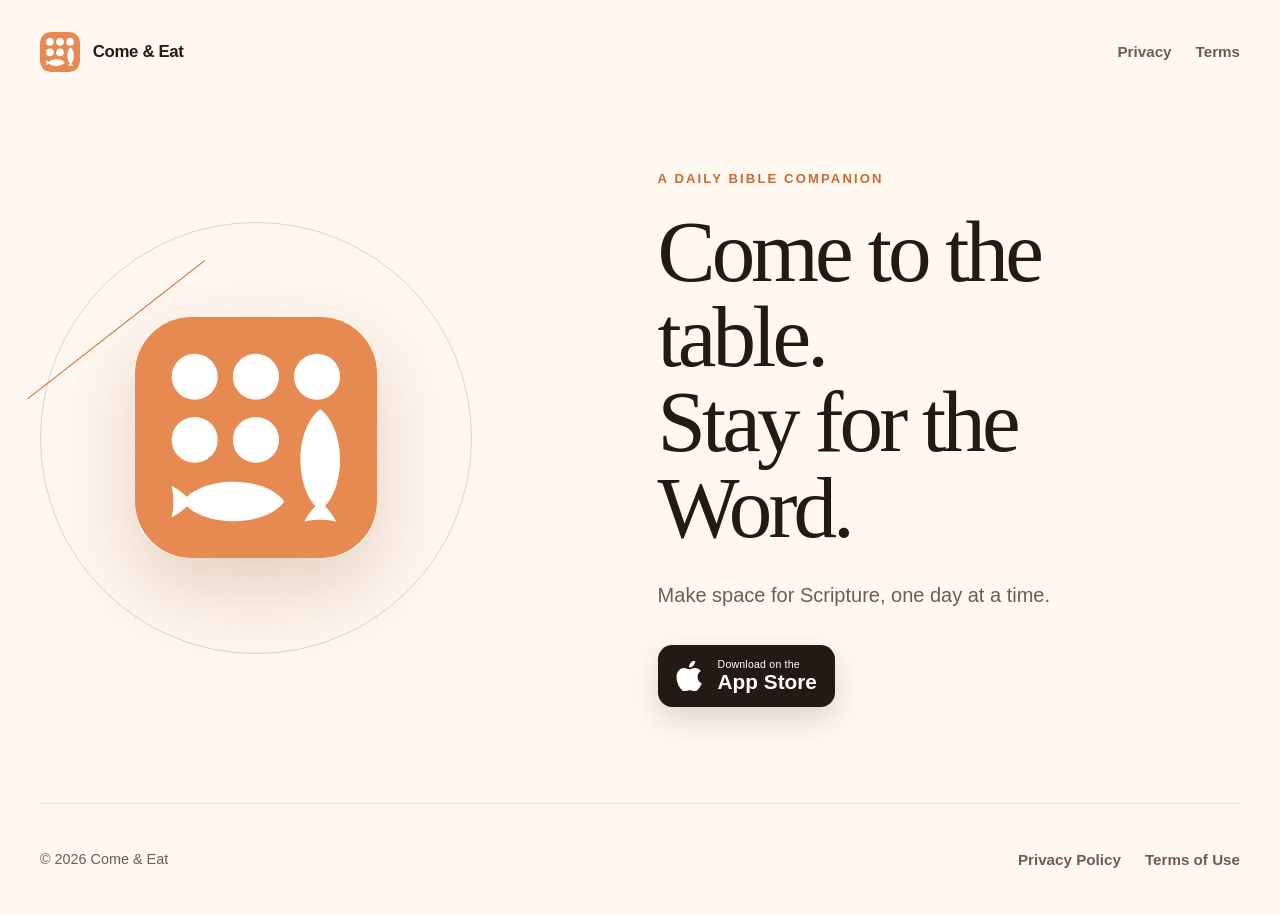
==== index.html @ 561737fc "Build Come & Eat landing and legal pages" ====
<!doctype html>
<html lang="en">
  <head>
    <meta charset="utf-8" />
    <meta name="viewport" content="width=device-width, initial-scale=1" />
    <meta name="theme-color" content="#e68a51" />
    <meta
      name="description"
      content="Come &amp; Eat helps you make space for Scripture, one day at a time."
    />
    <link rel="icon" href="/assets/logo.svg" type="image/svg+xml" />
    <link rel="stylesheet" href="/assets/styles.css" />
    <title>Come &amp; Eat</title>
  </head>
  <body class="home-page">
    <a class="skip-link" href="#main">Skip to content</a>

    <header class="site-header" aria-label="Primary navigation">
      <a class="wordmark" href="/" aria-label="Come &amp; Eat home">
        <img src="/assets/logo.svg" alt="" width="40" height="40" />
        <span>Come &amp; Eat</span>
      </a>
      <nav aria-label="Legal">
        <a href="/privacy/">Privacy</a>
        <a href="/terms/">Terms</a>
      </nav>
    </header>

    <main id="main" class="hero">
      <div class="hero-mark" aria-hidden="true">
        <img src="/assets/logo.svg" alt="" width="240" height="240" />
      </div>
      <div class="hero-copy">
        <p class="eyebrow">A DAILY BIBLE COMPANION</p>
        <h1>Come to the table.<br />Stay for the Word.</h1>
        <p class="lede">
          Make space for Scripture, one day at a time.
        </p>
        <a
          class="app-store-button"
          href="https://apps.apple.com/app/id6814865761"
          aria-label="Download Come &amp; Eat on the App Store"
        >
          <svg viewBox="0 0 24 24" aria-hidden="true">
            <path d="M17.05 12.54c-.03-3.09 2.53-4.59 2.65-4.66a5.7 5.7 0 0 0-4.49-2.43c-1.89-.2-3.72 1.13-4.68 1.13-.98 0-2.46-1.11-4.06-1.08a5.96 5.96 0 0 0-5.02 3.06c-2.18 3.77-.55 9.31 1.53 12.36 1.04 1.49 2.25 3.15 3.85 3.09 1.56-.07 2.14-.99 4.02-.99 1.86 0 2.4.99 4.03.95 1.68-.03 2.73-1.5 3.73-3 1.2-1.71 1.68-3.4 1.7-3.49-.04-.01-3.23-1.23-3.26-4.94ZM13.97 3.45A5.51 5.51 0 0 0 15.23-.5a5.62 5.62 0 0 0-3.63 1.88 5.26 5.26 0 0 0-1.3 3.8 4.66 4.66 0 0 0 3.67-1.73Z" />
          </svg>
          <span><small>Download on the</small>App Store</span>
        </a>
      </div>
    </main>

    <footer class="site-footer">
      <p>© 2026 Come &amp; Eat</p>
      <div>
        <a href="/privacy/">Privacy Policy</a>
        <a href="/terms/">Terms of Use</a>
      </div>
    </footer>
  </body>
</html>
---- assets/styles.css ----
:root {
  color-scheme: light;
  --orange: #e68a51;
  --orange-deep: #c96835;
  --ink: #241914;
  --muted: #6f5b50;
  --cream: #fff8f1;
  --paper: #fffdfa;
  --line: #eaded4;
  --white: #ffffff;
  --max-width: 1200px;
}

* {
  box-sizing: border-box;
}

html {
  background: var(--cream);
  scroll-behavior: smooth;
}

body {
  min-height: 100vh;
  margin: 0;
  color: var(--ink);
  background: var(--cream);
  font-family: Inter, ui-sans-serif, -apple-system, BlinkMacSystemFont, "Segoe UI",
    sans-serif;
  font-size: 1rem;
  line-height: 1.65;
  -webkit-font-smoothing: antialiased;
}

a {
  color: inherit;
}

.skip-link {
  position: fixed;
  top: 0.75rem;
  left: 0.75rem;
  z-index: 10;
  padding: 0.65rem 0.9rem;
  color: var(--white);
  background: var(--ink);
  border-radius: 0.5rem;
  transform: translateY(-180%);
}

.skip-link:focus {
  transform: translateY(0);
}

.site-header,
.site-footer {
  width: min(calc(100% - 3rem), var(--max-width));
  margin-inline: auto;
}

.site-header {
  display: flex;
  align-items: center;
  justify-content: space-between;
  min-height: 6.5rem;
  gap: 1.5rem;
}

.wordmark {
  display: inline-flex;
  align-items: center;
  gap: 0.8rem;
  font-size: 1.05rem;
  font-weight: 750;
  letter-spacing: -0.02em;
  text-decoration: none;
}

.wordmark img {
  display: block;
  border-radius: 0.65rem;
}

.site-header nav,
.site-footer div {
  display: flex;
  gap: 1.5rem;
}

.site-header nav a,
.site-footer a {
  color: var(--muted);
  font-size: 0.95rem;
  font-weight: 600;
  text-decoration-thickness: 0.08em;
  text-underline-offset: 0.28em;
}

.site-header nav a:not(:hover):not(:focus-visible):not([aria-current="page"]),
.site-footer a:not(:hover):not(:focus-visible):not([aria-current="page"]) {
  text-decoration-color: transparent;
}

.site-header nav a[aria-current="page"],
.site-footer a[aria-current="page"] {
  color: var(--ink);
}

.hero {
  display: grid;
  grid-template-columns: minmax(18rem, 0.88fr) minmax(22rem, 1.12fr);
  align-items: center;
  min-height: calc(100vh - 13.5rem);
  width: min(calc(100% - 3rem), var(--max-width));
  margin-inline: auto;
  padding: 4rem 0 6rem;
}

.hero-mark {
  position: relative;
  display: grid;
  place-items: center;
  justify-self: start;
  width: min(35vw, 27rem);
  aspect-ratio: 1;
}

.hero-mark::before {
  content: "";
  position: absolute;
  inset: 0;
  border: 1px solid rgba(36, 25, 20, 0.16);
  border-radius: 50%;
}

.hero-mark::after {
  content: "";
  position: absolute;
  width: 52%;
  height: 1px;
  top: 9%;
  left: -14%;
  background: var(--orange-deep);
  transform: rotate(-38deg);
  transform-origin: right center;
}

.hero-mark img {
  position: relative;
  z-index: 1;
  display: block;
  width: 56%;
  height: auto;
  border-radius: 22%;
  box-shadow: 0 2rem 5rem rgba(141, 75, 37, 0.24);
}

.hero-copy {
  padding-left: clamp(1rem, 7vw, 7rem);
}

.eyebrow {
  margin: 0 0 1.2rem;
  color: var(--orange-deep);
  font-size: 0.82rem;
  font-weight: 800;
  letter-spacing: 0.16em;
}

h1,
h2,
p {
  text-wrap: pretty;
}

.hero h1,
.legal-intro h1 {
  margin: 0;
  font-family: Georgia, "Times New Roman", serif;
  font-weight: 500;
  letter-spacing: -0.045em;
  line-height: 0.98;
}

.hero h1 {
  max-width: 11ch;
  font-size: clamp(3.4rem, 6.8vw, 6.7rem);
}

.lede {
  max-width: 31rem;
  margin: 1.8rem 0 2.1rem;
  color: var(--muted);
  font-size: clamp(1.05rem, 1.6vw, 1.25rem);
}

.app-store-button {
  display: inline-flex;
  align-items: center;
  gap: 0.7rem;
  min-height: 3.85rem;
  padding: 0.65rem 1.15rem;
  color: var(--white);
  background: var(--ink);
  border-radius: 0.9rem;
  text-decoration: none;
  box-shadow: 0 0.75rem 1.8rem rgba(36, 25, 20, 0.16);
  transition: transform 160ms ease, box-shadow 160ms ease;
}

.app-store-button:hover {
  transform: translateY(-2px);
  box-shadow: 0 1rem 2.2rem rgba(36, 25, 20, 0.2);
}

.app-store-button svg {
  width: 1.9rem;
  height: 1.9rem;
  fill: currentColor;
}

.app-store-button span {
  display: grid;
  font-size: 1.3rem;
  font-weight: 600;
  line-height: 1.1;
}

.app-store-button small {
  font-size: 0.66rem;
  font-weight: 500;
  letter-spacing: 0.02em;
}

.site-footer {
  display: flex;
  align-items: center;
  justify-content: space-between;
  min-height: 7rem;
  padding: 1.5rem 0;
  border-top: 1px solid var(--line);
}

.site-footer p {
  margin: 0;
  color: var(--muted);
  font-size: 0.9rem;
}

.legal-page {
  background: var(--paper);
}

.legal-layout {
  display: grid;
  grid-template-columns: minmax(15rem, 0.7fr) minmax(24rem, 1.3fr);
  gap: clamp(3rem, 9vw, 9rem);
  width: min(calc(100% - 3rem), 1060px);
  margin: 3.5rem auto 9rem;
}

.legal-intro {
  align-self: start;
  position: sticky;
  top: 3rem;
}

.legal-intro h1 {
  font-size: clamp(3.8rem, 6.5vw, 6rem);
}

.effective-date {
  margin: 1.8rem 0 0;
  color: var(--muted);
  font-size: 0.9rem;
}

.legal-content {
  max-width: 44rem;
}

.legal-content .summary {
  margin: 0 0 4rem;
  padding-bottom: 2.5rem;
  border-bottom: 1px solid var(--line);
  color: var(--ink);
  font-family: Georgia, "Times New Roman", serif;
  font-size: clamp(1.45rem, 2.8vw, 2rem);
  line-height: 1.4;
}

.legal-content section + section {
  margin-top: 3rem;
}

.legal-content h2 {
  margin: 0 0 0.8rem;
  font-family: Georgia, "Times New Roman", serif;
  font-size: clamp(1.45rem, 2vw, 1.8rem);
  font-weight: 600;
  letter-spacing: -0.02em;
  line-height: 1.25;
}

.legal-content p,
.legal-content li {
  color: #503f36;
}

.legal-content p {
  margin: 0;
}

.legal-content ul {
  margin: 0.9rem 0 0;
  padding-left: 1.25rem;
}

.legal-content li + li {
  margin-top: 0.45rem;
}

:focus-visible {
  outline: 3px solid var(--orange-deep);
  outline-offset: 4px;
}

@media (max-width: 780px) {
  .site-header,
  .site-footer,
  .hero,
  .legal-layout {
    width: min(calc(100% - 2rem), var(--max-width));
  }

  .site-header {
    min-height: 5.5rem;
  }

  .hero {
    grid-template-columns: 1fr;
    min-height: auto;
    padding: 2rem 0 5rem;
  }

  .hero-mark {
    width: min(78vw, 22rem);
    margin: 0 auto 4rem;
  }

  .hero-copy {
    padding-left: 0;
  }

  .hero h1 {
    font-size: clamp(3.35rem, 15vw, 5.2rem);
  }

  .legal-layout {
    grid-template-columns: 1fr;
    gap: 4rem;
    margin-top: 3rem;
    margin-bottom: 6rem;
  }

  .legal-intro {
    position: static;
  }

  .legal-intro h1 {
    font-size: clamp(3.6rem, 16vw, 5rem);
  }

  .legal-content .summary {
    margin-bottom: 3rem;
  }
}

@media (max-width: 520px) {
  .wordmark span {
    position: absolute;
    width: 1px;
    height: 1px;
    overflow: hidden;
    clip: rect(0 0 0 0);
    clip-path: inset(50%);
    white-space: nowrap;
  }

  .site-header nav,
  .site-footer div {
    gap: 1rem;
  }

  .site-footer {
    align-items: flex-start;
    flex-direction: column;
    justify-content: center;
    gap: 0.6rem;
  }
}

@media (prefers-reduced-motion: reduce) {
  html {
    scroll-behavior: auto;
  }

  .app-store-button {
    transition: none;
  }
}
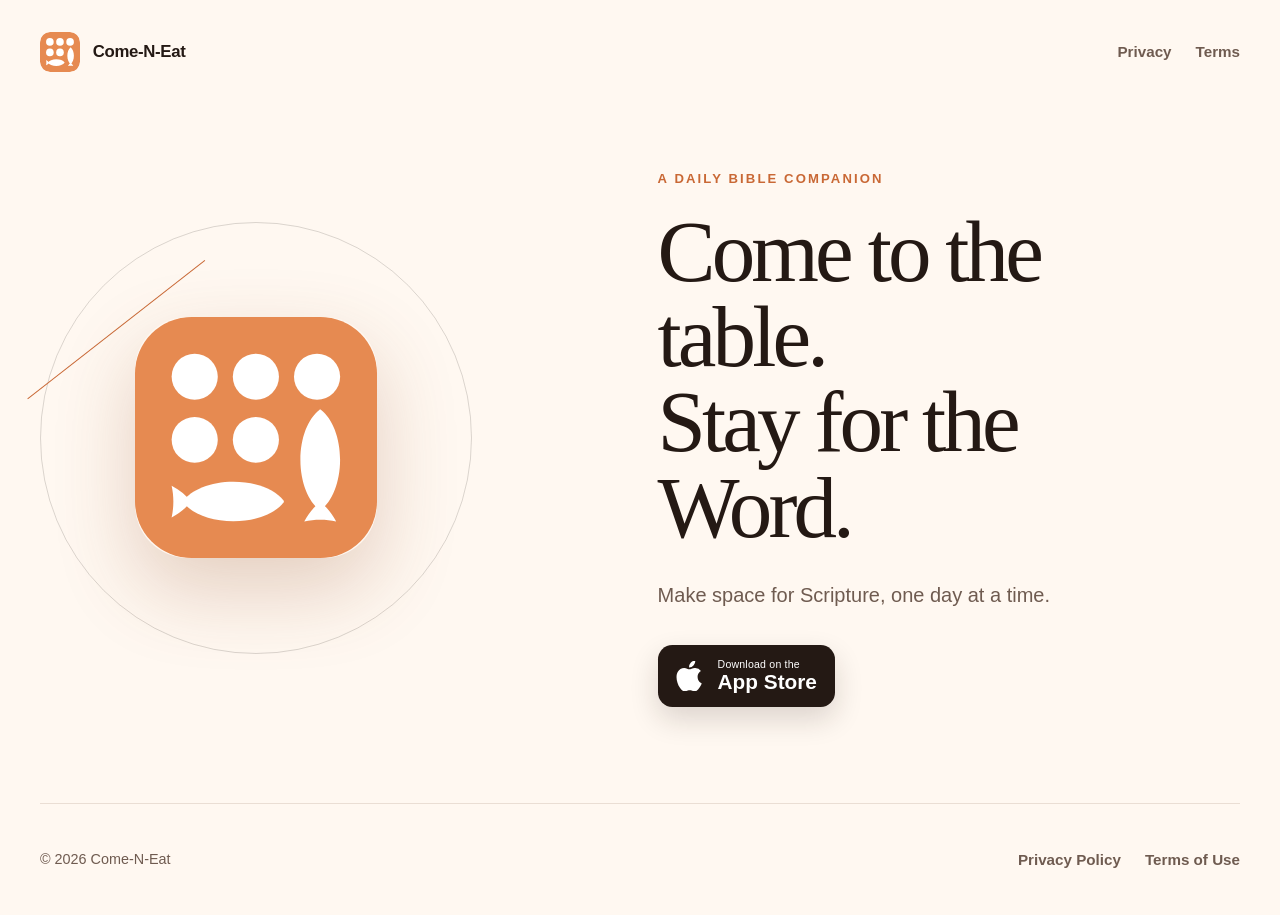
==== commit b7b4da49: "Rename website to Come-N-Eat" ====
--- a/index.html
+++ b/index.html
@@ -6,19 +6,19 @@
     <meta name="theme-color" content="#e68a51" />
     <meta
       name="description"
-      content="Come &amp; Eat helps you make space for Scripture, one day at a time."
+      content="Come-N-Eat helps you make space for Scripture, one day at a time."
     />
     <link rel="icon" href="/assets/logo.svg" type="image/svg+xml" />
     <link rel="stylesheet" href="/assets/styles.css" />
-    <title>Come &amp; Eat</title>
+    <title>Come-N-Eat</title>
   </head>
   <body class="home-page">
     <a class="skip-link" href="#main">Skip to content</a>
 
     <header class="site-header" aria-label="Primary navigation">
-      <a class="wordmark" href="/" aria-label="Come &amp; Eat home">
+      <a class="wordmark" href="/" aria-label="Come-N-Eat home">
         <img src="/assets/logo.svg" alt="" width="40" height="40" />
-        <span>Come &amp; Eat</span>
+        <span>Come-N-Eat</span>
       </a>
       <nav aria-label="Legal">
         <a href="/privacy/">Privacy</a>
@@ -39,7 +39,7 @@
         <a
           class="app-store-button"
           href="https://apps.apple.com/app/id6814865761"
-          aria-label="Download Come &amp; Eat on the App Store"
+          aria-label="Download Come-N-Eat on the App Store"
         >
           <svg viewBox="0 0 24 24" aria-hidden="true">
             <path d="M17.05 12.54c-.03-3.09 2.53-4.59 2.65-4.66a5.7 5.7 0 0 0-4.49-2.43c-1.89-.2-3.72 1.13-4.68 1.13-.98 0-2.46-1.11-4.06-1.08a5.96 5.96 0 0 0-5.02 3.06c-2.18 3.77-.55 9.31 1.53 12.36 1.04 1.49 2.25 3.15 3.85 3.09 1.56-.07 2.14-.99 4.02-.99 1.86 0 2.4.99 4.03.95 1.68-.03 2.73-1.5 3.73-3 1.2-1.71 1.68-3.4 1.7-3.49-.04-.01-3.23-1.23-3.26-4.94ZM13.97 3.45A5.51 5.51 0 0 0 15.23-.5a5.62 5.62 0 0 0-3.63 1.88 5.26 5.26 0 0 0-1.3 3.8 4.66 4.66 0 0 0 3.67-1.73Z" />
@@ -50,7 +50,7 @@
     </main>
 
     <footer class="site-footer">
-      <p>© 2026 Come &amp; Eat</p>
+      <p>© 2026 Come-N-Eat</p>
       <div>
         <a href="/privacy/">Privacy Policy</a>
         <a href="/terms/">Terms of Use</a>
